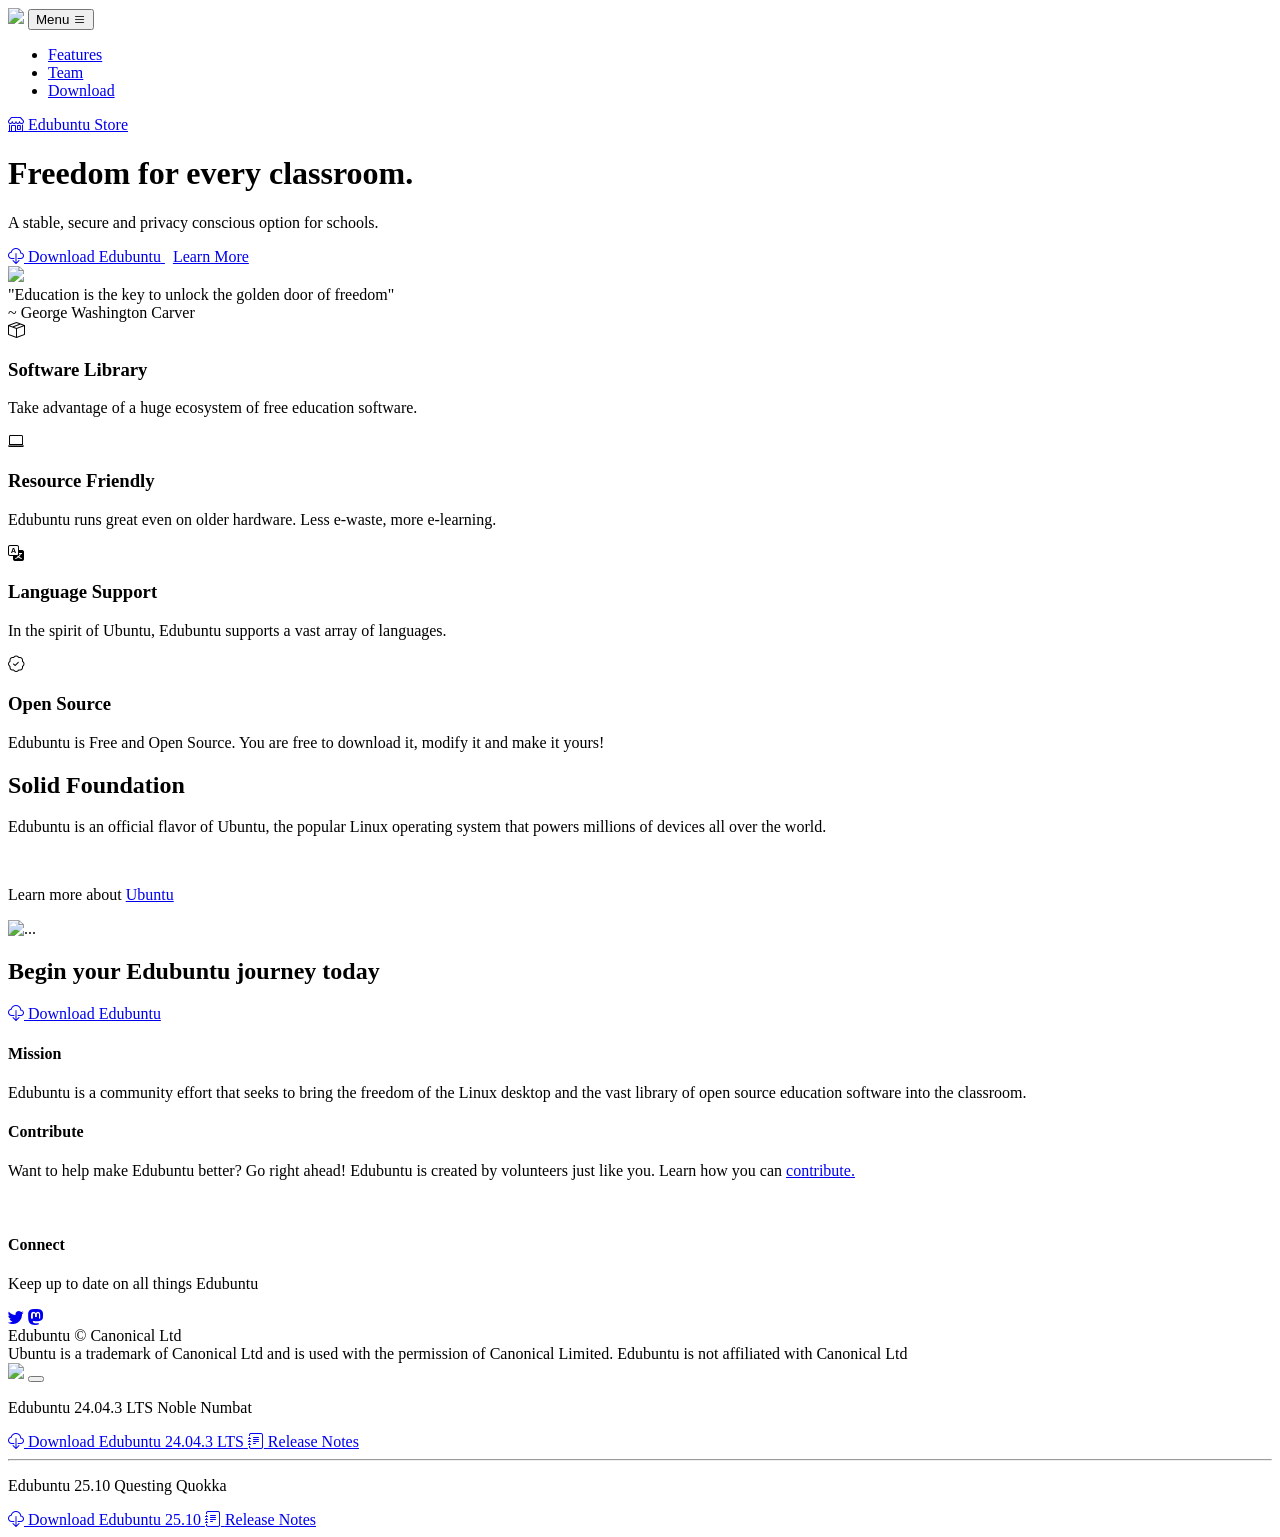
==== index.html @ 367d5405 "Update index.html for 25.10" ====
<!DOCTYPE html>
<html lang="en">
    <head>
        <meta charset="utf-8" />
        <meta name="viewport" content="width=device-width, initial-scale=1, shrink-to-fit=no" />
        <meta name="description" content="" />
        <meta name="author" content="" />
        <!-- Open Graph -->
        <meta property="og:type" content="website">
        <meta property="og:url" content="https://edubuntu.org/">
        <meta property="og:title" content="Edubuntu">
        <meta property="og:description" content="Edubuntu is an official flavor of Ubuntu for Education. It's purpose is for classrooms, students of all ages, and other educational communities!">
        <meta property="og:image" content="https://edubuntu.org/assets/img/edubuntu-meta.jpeg">
        <!-- Twitter -->
        <meta property="twitter:card" content="summary_large_image">
        <meta property="twitter:url" content="https://edubuntu.org/">
        <meta property="twitter:title" content="Edubuntu">
        <meta property="twitter:description" content="Edubuntu is an official flavor of Ubuntu for Education. It's purpose is for classrooms, students of all ages, and other educational communities!">
        <meta property="twitter:image" content="https://edubuntu.org/assets/img/edubuntu-meta.jpeg">
        <title>Edubuntu</title>
        <link rel="icon" type="image/x-icon" href="assets/favicon.ico" />
        <!-- Bootstrap icons-->
        <link href="https://cdn.jsdelivr.net/npm/bootstrap-icons@1.5.0/font/bootstrap-icons.css" rel="stylesheet" />
        <!-- Google fonts-->
        <link rel="preconnect" href="https://fonts.gstatic.com" />
        <link href="https://fonts.googleapis.com/css2?family=Newsreader:ital,wght@0,600;1,600&amp;display=swap" rel="stylesheet" />
        <link href="https://fonts.googleapis.com/css2?family=Mulish:ital,wght@0,300;0,500;0,600;0,700;1,300;1,500;1,600;1,700&amp;display=swap" rel="stylesheet" />
        <link href="https://fonts.googleapis.com/css2?family=Kanit:ital,wght@0,400;1,400&amp;display=swap" rel="stylesheet" />
        <link href="https://fonts.googleapis.com/css2?family=Ubuntu" rel="stylesheet" />
        <!-- Core theme CSS (includes Bootstrap)-->
        <link href="css/styles.css" rel="stylesheet" />
    </head>
    <body id="page-top">
        <!-- Navigation-->
        <nav class="navbar navbar-expand-lg navbar-light fixed-top shadow-sm" id="mainNav">
            <div class="container px-5">
                <a href="#page-top"><img class="navbar-brand" src="assets/img/edubuntu-logo.svg" width="160px"/></a>
                <button class="navbar-toggler" type="button" data-bs-toggle="collapse" data-bs-target="#navbarResponsive" aria-controls="navbarResponsive" aria-expanded="false" aria-label="Toggle navigation">
                    Menu
                    <i class="bi-list"></i>
                </button>
                <div class="collapse navbar-collapse" id="navbarResponsive">
                    <ul class="navbar-nav ms-auto me-4 my-3 my-lg-0">
                        <li class="nav-item"><a class="nav-link me-lg-3" href="#features">Features</a></li>
                        <li class="nav-item"><a class="nav-link me-lg-3" href="https://edubuntu.org/team.html">Team</a></li>
                        <li class="nav-item"><a class="nav-link me-lg-3" href="https://edubuntu.org/download.html">Download</a></li>
                        <!--  <li class="nav-item"><a class="nav-link me-lg-3" href="#features">Community</a></li> -->
                    </ul>
                    <a class="btn btn-primary rounded-pill px-3 mb-2 mb-lg-0" href="https://edubuntu.myspreadshop.com/" target="_blank">
                        <span class="d-flex align-items-center">
                            <i class="bi-shop me-2"></i>
                            <span class="small">Edubuntu Store</span>
                        </span>
                    </a>
                </div>
            </div>
        </nav>
        <!-- Mashead header-->
        <header class="masthead">
            <div class="container px-5">
                <div class="row gx-5 align-items-center">
                    <div class="col-lg-6">
                        <!-- Mashead text and app badges-->
                        <div class="mb-5 mb-lg-0 text-center text-lg-start">
                            <h1 class="display-1 lh-1 mb-3">Freedom for every classroom.</h1>
                            <p class="lead fw-normal text-muted mb-5">A stable, secure and privacy conscious option for schools.</p>
                            <div class="d-flex flex-column flex-lg-row align-items-center">
                                <a class="btn btn-primary px-3 mb-2 mb-lg-0" href="https://edubuntu.org/download.html">
                                  <span class="d-flex align-items-center">
                                    <i class="bi bi-cloud-download me-2"></i>
                                    <span class="small">Download Edubuntu</span>
                                  </span>
                               </a>
                                &nbsp;
                                <a class="btn btn-outline-primary px-3 mb-2 mb-lg-0" href="#features">
                                    <span class="d-flex align-items-center">
                                        <span class="small">Learn More</span>
                                    </span>
                                </a>
                            </div>
                        </div>
                    </div>
                    <div class="col-lg-6">
                        <!-- Masthead device mockup feature-->
                        <div class="masthead-device-mockup">
                            <img class="img-fluid" src="assets/img/edubuntu-laptop.png"/>
                        </div>
                    </div>
                </div>
            </div>
        </header>
        <!-- Quote/testimonial aside-->
        <aside class="text-center bg-gradient-primary-to-secondary">
            <div class="container px-5">
                <div class="row gx-5 justify-content-center">
                    <div class="col-xl-8">
                        <div class="h2 fs-1 text-white mb-4">"Education is the key to unlock the golden door of freedom"</div>
                        <div class="text-white">~ George Washington Carver</div>
                    </div>
                </div>
            </div>
        </aside>
        <!-- Features section-->
        <section id="features">
            <div class="container px-5">
                <div class="row gx-5 align-items-center">
                    <div class="col-lg-12 order-lg-1 mb-5 mb-lg-0">
                        <div class="container-fluid px-5">
                            <div class="row gx-5">
                                <div class="col-md-6 mb-5">
                                    <!-- Feature item-->
                                    <div class="text-center">
                                        <i class="bi-box-seam icon-feature text-edubuntu d-block mb-3"></i>
                                        <h3 class="font-alt">Software Library</h3>
                                        <p class="text-muted mb-0">Take advantage of a huge ecosystem of free education software.</p>
                                    </div>
                                </div>
                                <div class="col-md-6 mb-5">
                                    <!-- Feature item-->
                                    <div class="text-center">
                                        <i class="bi-laptop icon-feature text-edubuntu d-block mb-3"></i>
                                        <h3 class="font-alt">Resource Friendly</h3>
                                        <p class="text-muted mb-0">Edubuntu runs great even on older hardware. Less e-waste, more e-learning.</p>
                                    </div>
                                </div>
                            </div>
                            <div class="row">
                                <div class="col-md-6 mb-5 mb-md-0">
                                    <!-- Feature item-->
                                    <div class="text-center">
                                        <i class="bi-translate icon-feature text-edubuntu d-block mb-3"></i>
                                        <h3 class="font-alt">Language Support</h3>
                                        <p class="text-muted mb-0">In the spirit of Ubuntu, Edubuntu supports a vast array of languages.</p>
                                    </div>
                                </div>
                                <div class="col-md-6">
                                    <!-- Feature item-->
                                    <div class="text-center">
                                        <i class="bi-patch-check icon-feature text-edubuntu d-block mb-3"></i>
                                        <h3 class="font-alt">Open Source</h3>
                                        <p class="text-muted mb-0">Edubuntu is Free and Open Source. You are free to download it, modify it and make it yours!</p>
                                    </div>
                                </div>
                            </div>
                        </div>
                    </div>
                </div>
            </div>
        </section>
        <!-- Ubuntu section-->
        <section class="bg-light">
            <div class="container px-5">
                <div class="row gx-5 align-items-center justify-content-center justify-content-lg-between">
                    <div class="col-12 col-lg-8">
                        <h2 class="display-4 lh-1 mb-4">Solid Foundation</h2>
                        <p class="lead fw-normal text-muted mb-5 mb-lg-0">Edubuntu is an official flavor of Ubuntu, the popular Linux operating system that powers millions of devices all over the world.</p>
                        <br />
                        <p class="lead fw-normal text-muted mb-5 mb-lg-0">Learn more about <a href="https://ubuntu.com/">Ubuntu</a></p>
                    </div>
                    <div class="col-sm-4 col-md-4">
                        <div class="px-5 px-sm-0"><img class="img-fluid" src="assets/img/ubuntu-logo.png" alt="..." /></div>
                    </div>
                </div>
            </div>
        </section>
        <!-- Download section-->
        <section id="download">
          <div class="cta">
            <div class="cta-content">
                <div class="container px-5"> 
                    <h2 class="text-white display-4 lh-1 mb-2">
                        Begin your Edubuntu journey today
                    </h2>
                    <a class="btn btn-outline-light py-3 px-4 rounded-pill" href="https://edubuntu.org/download.html">
                      <span class="d-flex align-items-center">
                        <i class="bi bi-cloud-download me-2"></i>
                        <span class="small">Download Edubuntu</span>
                      </span>
                    </a>
                </div>
            </div>
          </div>
        </section>
        <!-- Community section-->
        <section class="bg-light">
            <div class="container px-5">
                <div class="row gx-5 align-items-top justify-content-center justify-content-lg-between">
                    <div class="col-md-4 mb-4">
                        <h4>Mission</h4>
                        <p class="fw-normal text-muted mb-4 mb-lg-0">Edubuntu is a community effort that seeks to bring the freedom of the Linux desktop and the vast library of open source education software into the classroom.</p>
                    </div>
                    <div class="col-md-4 mb-4">
                        <h4>Contribute</h4>
                        <p class="fw-normal text-muted mb-4 mb-lg-0">Want to help make Edubuntu better? Go right ahead! Edubuntu is created by volunteers just like you. Learn how you can <a href="https://ubuntu.com/community/contribute">contribute.</a></p>
                        <br />
                    </div>
                    <div class="col-md-4 mb-4">
                        <h4>Connect</h4>
                        <p class="fw-normal text-muted mb-lg-0">Keep up to date on all things Edubuntu</p>
                        <a href="https://twitter.com/edubuntuproject"><i class="bi-twitter icon-feature text-edubuntu"></i></a>
                        <a href="https://ubuntu.social/@edubuntu"><i class="bi-mastodon icon-feature text-edubuntu"></i></a>
                        <br />
                    </div>
                </div>
            </div>
        </section>
        <!-- Footer-->
        <footer class="bg-black text-center py-5">
            <div class="container px-5">
                <div class="text-white-50 small">
                    <div class="mb-2">Edubuntu &copy; Canonical Ltd</div>
                    <span class="mx-1">Ubuntu is a trademark of Canonical Ltd and is used with the permission of Canonical Limited. Edubuntu is not affiliated with Canonical Ltd</span>
                </div>
            </div>
        </footer>
        <!-- Download Modal-->
        <div class="modal fade" id="downloadModal" tabindex="-1" aria-labelledby="downloadModalLabel" aria-hidden="true">
            <div class="modal-dialog modal-dialog-centered">
                <div class="modal-content">
                    <div class="modal-header bg-edubuntu-solid p-4">
                        <img src="assets/img/edubuntu-banner-white.svg" width="160px"/>
                        <button class="btn-close btn-close-white" type="button" data-bs-dismiss="modal" aria-label="Close"></button>
                    </div>
                    <div class="modal-body border-0 p-4">
                        <p>Edubuntu 24.04.3 LTS Noble Numbat</p>
                        <a class="btn btn-primary px-3 mb-2 mb-lg-0" href="https://cdimages.ubuntu.com/edubuntu/releases/24.04.3/release">
                            <span class="d-flex align-items-center">
                                <i class="bi bi-cloud-download me-2"></i>
                                <span class="small">Download Edubuntu 24.04.3 LTS</span>
                            </span>
                        </a>
                        <a class="btn btn-outline-primary px-3 mb-2 mb-lg-0" target="_blank" href="https://discourse.ubuntu.com/t/edubuntu-24-04-lts-released/44455">
                            <span class="d-flex align-items-center">
                                <i class="bi bi-journal-text me-2"></i>
                                <span class="small">Release Notes</span>
                            </span>
                        </a>
                        <hr>
                        <p>Edubuntu 25.10 Questing Quokka</p>
                        <a class="btn btn-primary px-3 mb-2 mb-lg-0" href="https://cdimages.ubuntu.com/edubuntu/releases/25.10/release">
                            <span class="d-flex align-items-center">
                                <i class="bi bi-cloud-download me-2"></i>
                                <span class="small">Download Edubuntu 25.10</span>
                            </span>
                        </a>
                        <a class="btn btn-outline-primary px-3 mb-2 mb-lg-0" target="_blank" href="https://discourse.ubuntu.com/t/edubuntu-25-10-released/">
                            <span class="d-flex align-items-center">
                                <i class="bi bi-journal-text me-2"></i>
                                <span class="small">Release Notes</span>
                            </span>
                        </a>


                    </div>
                </div>
            </div>
        </div>
        <!-- Bootstrap core JS-->
        <script src="https://cdn.jsdelivr.net/npm/bootstrap@5.2.3/dist/js/bootstrap.bundle.min.js"></script>
        <!-- Core theme JS-->
        <script src="js/scripts.js"></script>
    </body>
</html>
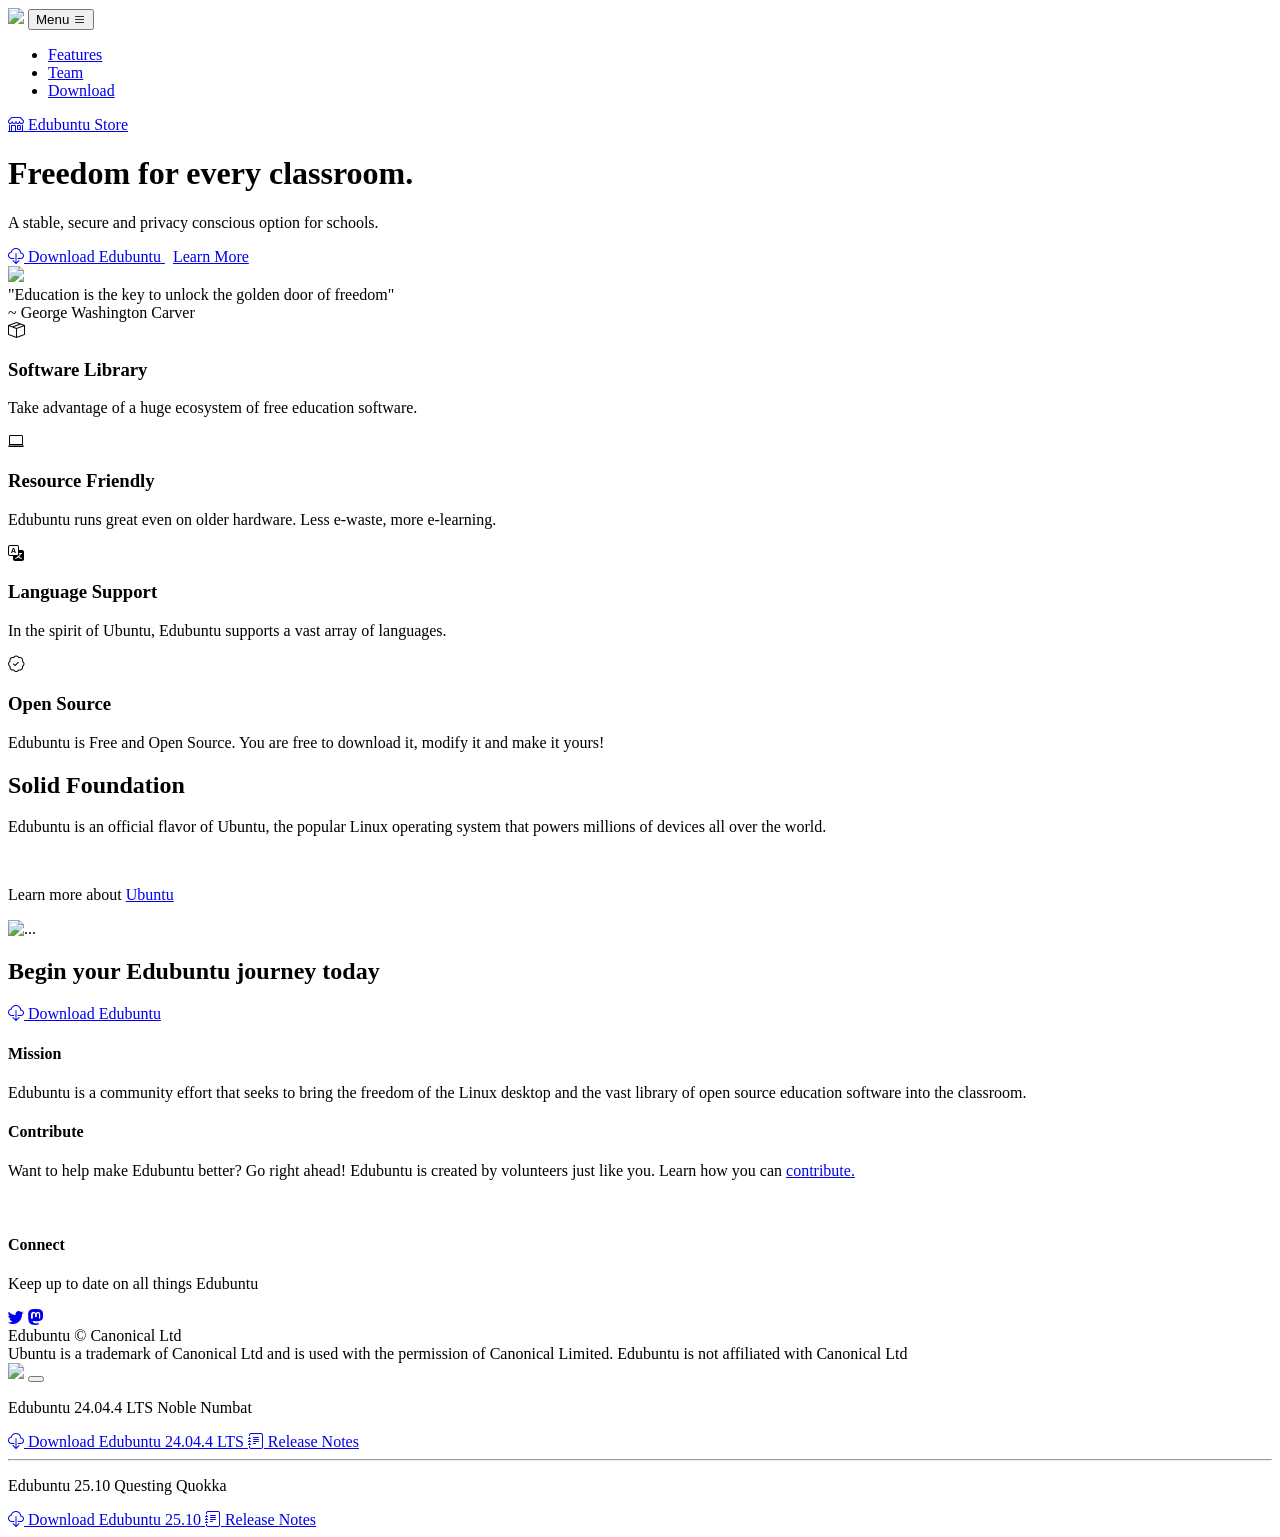
==== commit af75ad0f: "Update Edubuntu version to 24.04.4 LTS" ====
--- a/index.html
+++ b/index.html
@@ -222,11 +222,11 @@
                         <button class="btn-close btn-close-white" type="button" data-bs-dismiss="modal" aria-label="Close"></button>
                     </div>
                     <div class="modal-body border-0 p-4">
-                        <p>Edubuntu 24.04.3 LTS Noble Numbat</p>
-                        <a class="btn btn-primary px-3 mb-2 mb-lg-0" href="https://cdimages.ubuntu.com/edubuntu/releases/24.04.3/release">
+                        <p>Edubuntu 24.04.4 LTS Noble Numbat</p>
+                        <a class="btn btn-primary px-3 mb-2 mb-lg-0" href="https://cdimages.ubuntu.com/edubuntu/releases/24.04.4/release">
                             <span class="d-flex align-items-center">
                                 <i class="bi bi-cloud-download me-2"></i>
-                                <span class="small">Download Edubuntu 24.04.3 LTS</span>
+                                <span class="small">Download Edubuntu 24.04.4 LTS</span>
                             </span>
                         </a>
                         <a class="btn btn-outline-primary px-3 mb-2 mb-lg-0" target="_blank" href="https://discourse.ubuntu.com/t/edubuntu-24-04-lts-released/44455">
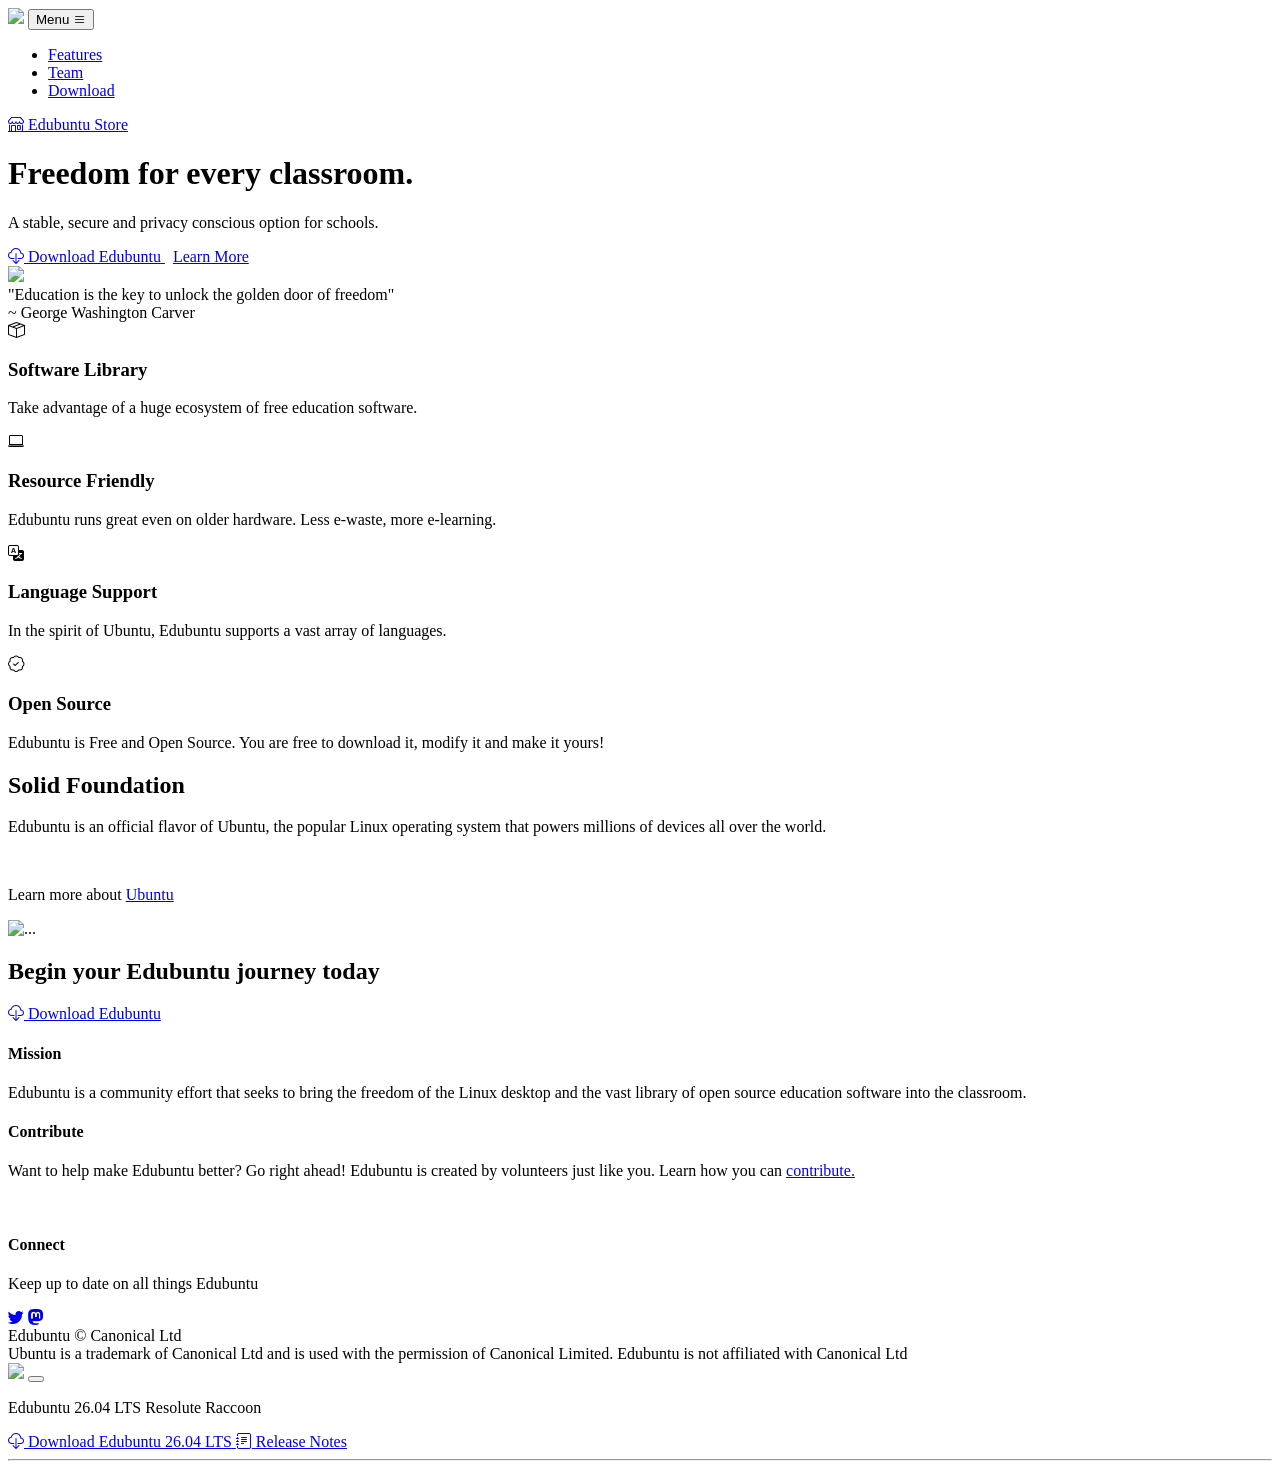
==== commit 9490f84b: "Update download links and descriptions for Edubuntu 26.04 LTS Co-authored-by: Copilot <copilot@githu" ====
--- a/index.html
+++ b/index.html
@@ -222,11 +222,11 @@
                         <button class="btn-close btn-close-white" type="button" data-bs-dismiss="modal" aria-label="Close"></button>
                     </div>
                     <div class="modal-body border-0 p-4">
-                        <p>Edubuntu 24.04.4 LTS Noble Numbat</p>
-                        <a class="btn btn-primary px-3 mb-2 mb-lg-0" href="https://cdimages.ubuntu.com/edubuntu/releases/24.04.4/release">
+                        <p>Edubuntu 26.04 LTS Resolute Raccoon</p>
+                        <a class="btn btn-primary px-3 mb-2 mb-lg-0" href="https://cdimages.ubuntu.com/edubuntu/releases/26.04/release">
                             <span class="d-flex align-items-center">
                                 <i class="bi bi-cloud-download me-2"></i>
-                                <span class="small">Download Edubuntu 24.04.4 LTS</span>
+                                <span class="small">Download Edubuntu 26.04 LTS</span>
                             </span>
                         </a>
                         <a class="btn btn-outline-primary px-3 mb-2 mb-lg-0" target="_blank" href="https://discourse.ubuntu.com/t/edubuntu-24-04-lts-released/44455">
@@ -236,20 +236,21 @@
                             </span>
                         </a>
                         <hr>
-                        <p>Edubuntu 25.10 Questing Quokka</p>
-                        <a class="btn btn-primary px-3 mb-2 mb-lg-0" href="https://cdimages.ubuntu.com/edubuntu/releases/25.10/release">
+                        <!-- Future release
+                        <p>Edubuntu 26.10 Questing Quokka</p>
+                        <a class="btn btn-primary px-3 mb-2 mb-lg-0" href="https://cdimages.ubuntu.com/edubuntu/releases/26.10/release">
                             <span class="d-flex align-items-center">
                                 <i class="bi bi-cloud-download me-2"></i>
-                                <span class="small">Download Edubuntu 25.10</span>
-                            </span>
-                        </a>
-                        <a class="btn btn-outline-primary px-3 mb-2 mb-lg-0" target="_blank" href="https://discourse.ubuntu.com/t/edubuntu-25-10-released/">
+                                <span class="small">Download Edubuntu 26.10</span>
+                            </span>
+                        </a>
+                            <a class="btn btn-outline-primary px-3 mb-2 mb-lg-0" target="_blank" href="https://discourse.ubuntu.com/t/edubuntu-26-10-released/">
                             <span class="d-flex align-items-center">
                                 <i class="bi bi-journal-text me-2"></i>
                                 <span class="small">Release Notes</span>
                             </span>
                         </a>
-
+                    -->
 
                     </div>
                 </div>
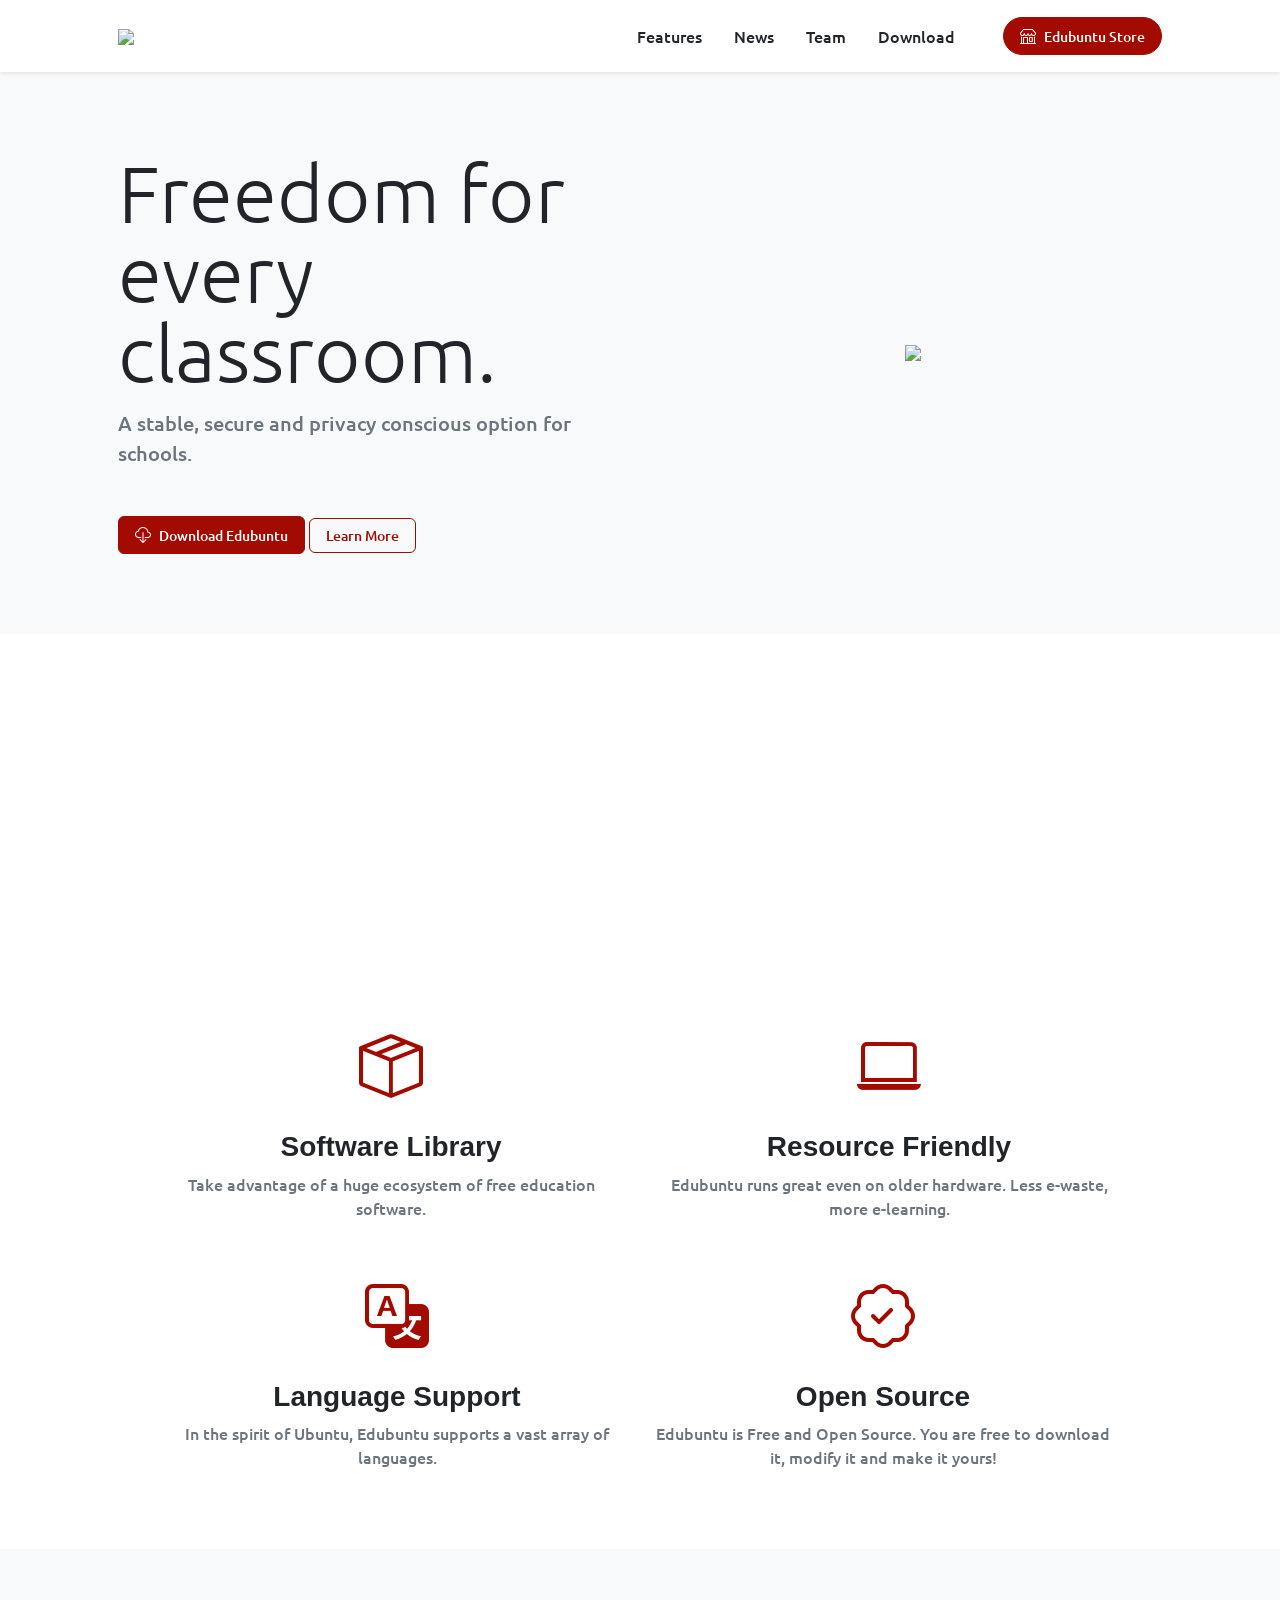
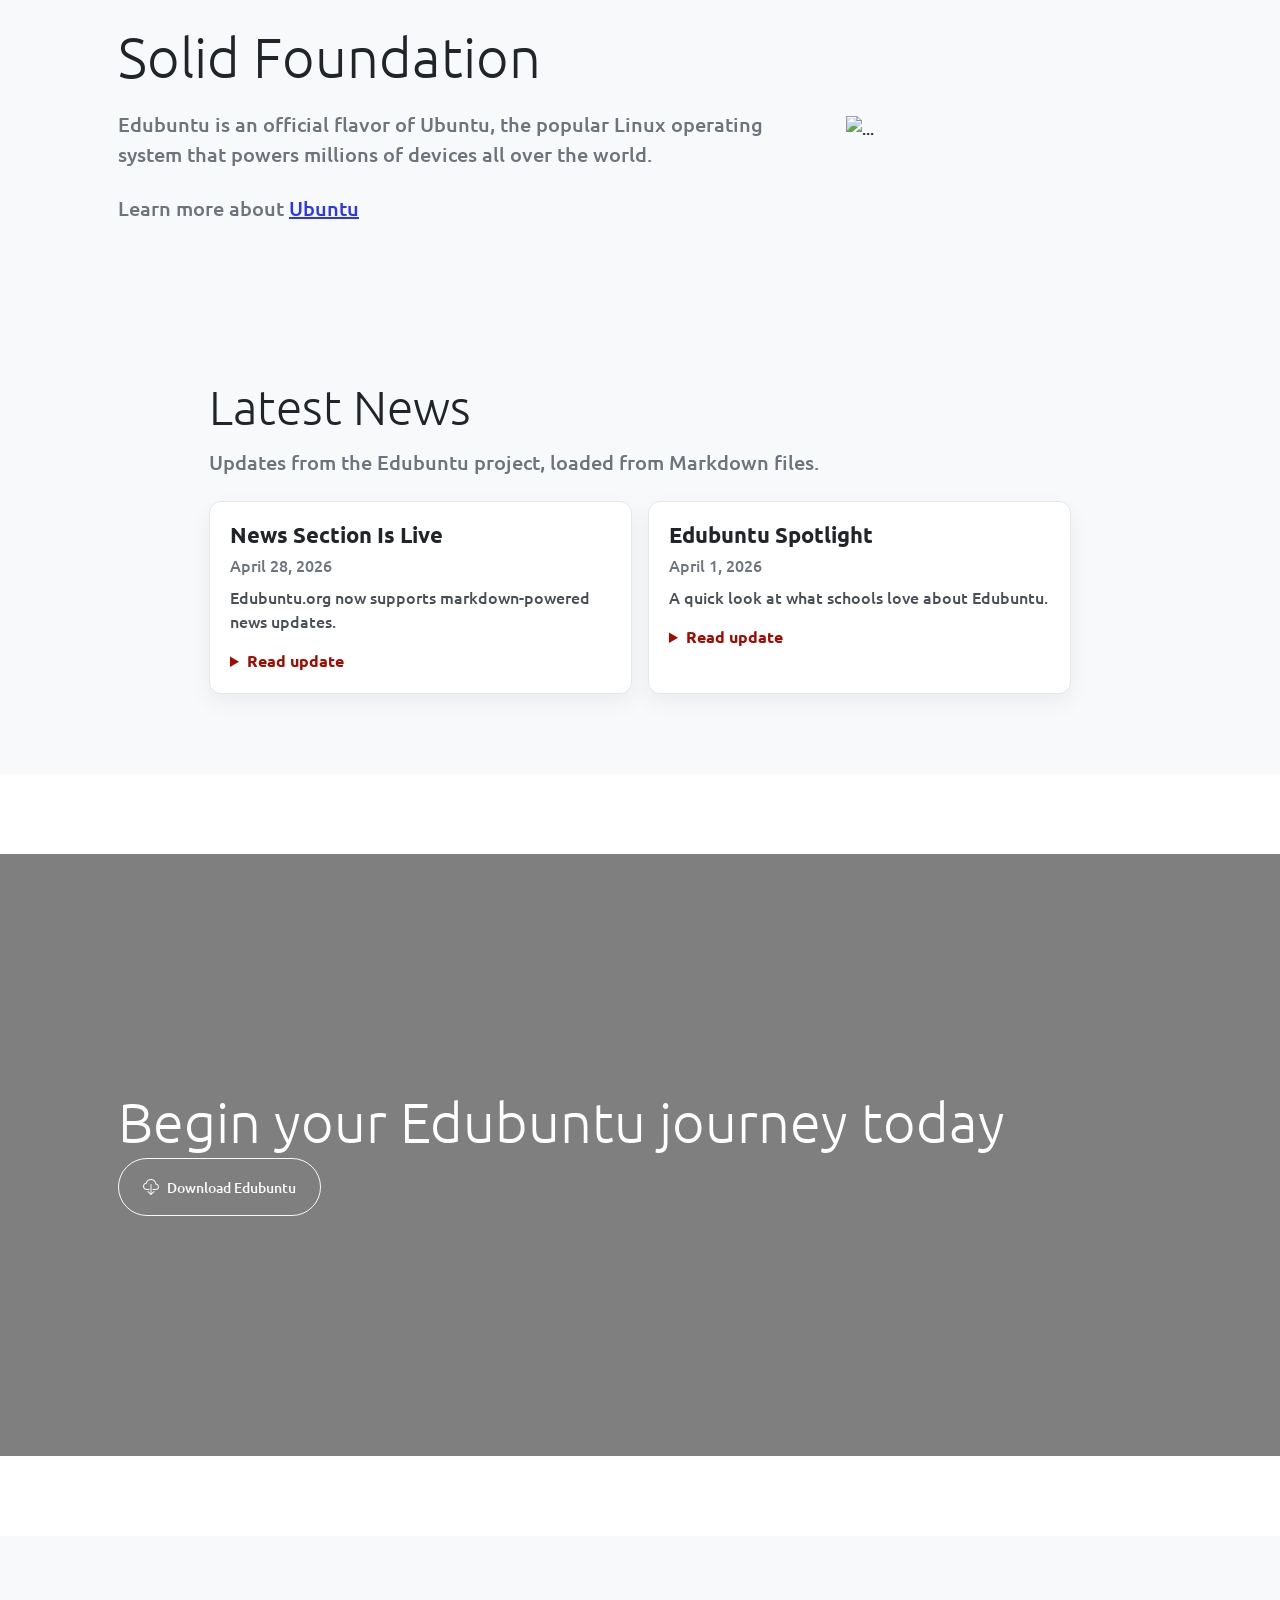
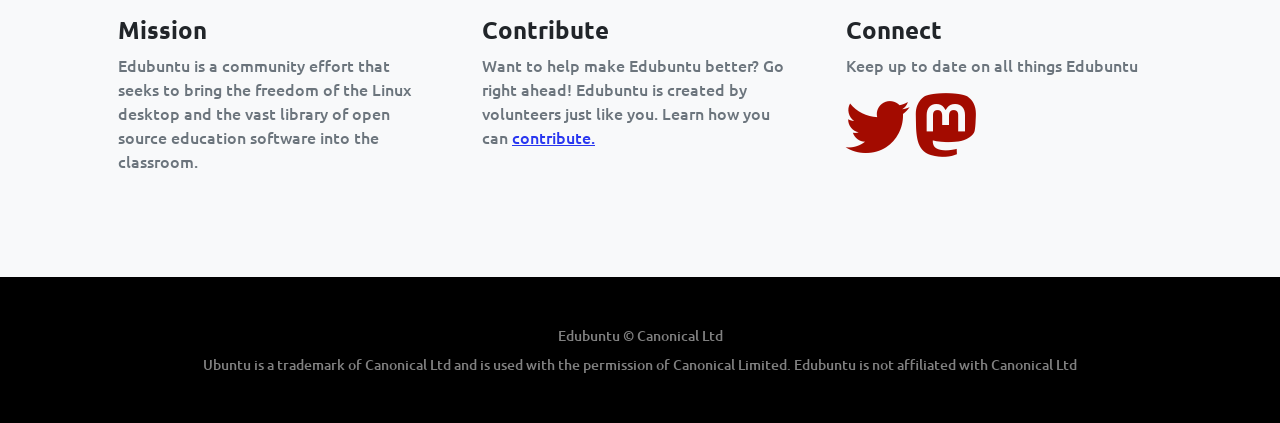
==== commit 5535d57c: "Add news section with markdown support and initial posts" ====
--- a/index.html
+++ b/index.html
@@ -42,6 +42,7 @@
                 <div class="collapse navbar-collapse" id="navbarResponsive">
                     <ul class="navbar-nav ms-auto me-4 my-3 my-lg-0">
                         <li class="nav-item"><a class="nav-link me-lg-3" href="#features">Features</a></li>
+                        <li class="nav-item"><a class="nav-link me-lg-3" href="#news">News</a></li>
                         <li class="nav-item"><a class="nav-link me-lg-3" href="https://edubuntu.org/team.html">Team</a></li>
                         <li class="nav-item"><a class="nav-link me-lg-3" href="https://edubuntu.org/download.html">Download</a></li>
                         <!--  <li class="nav-item"><a class="nav-link me-lg-3" href="#features">Community</a></li> -->
@@ -163,6 +164,19 @@
                 </div>
             </div>
         </section>
+        <!-- News section-->
+        <section id="news" class="news-section">
+            <div class="container px-5">
+                <div class="row gx-5 justify-content-center">
+                    <div class="col-lg-10">
+                        <h2 class="display-5 lh-1 mb-3">Latest News</h2>
+                        <p class="lead fw-normal text-muted mb-4">Updates from the Edubuntu project, loaded from Markdown files.</p>
+                        <div id="news-loading" class="news-status text-muted">Loading news...</div>
+                        <div id="news-list" class="news-list" aria-live="polite"></div>
+                    </div>
+                </div>
+            </div>
+        </section>
         <!-- Download section-->
         <section id="download">
           <div class="cta">
@@ -229,7 +243,7 @@
                                 <span class="small">Download Edubuntu 26.04 LTS</span>
                             </span>
                         </a>
-                        <a class="btn btn-outline-primary px-3 mb-2 mb-lg-0" target="_blank" href="https://discourse.ubuntu.com/t/edubuntu-24-04-lts-released/44455">
+                        <a class="btn btn-outline-primary px-3 mb-2 mb-lg-0" target="_blank" href="https://discourse.ubuntu.com/t/edubuntu-24-04-lts-released">
                             <span class="d-flex align-items-center">
                                 <i class="bi bi-journal-text me-2"></i>
                                 <span class="small">Release Notes</span>
@@ -258,6 +272,7 @@
         </div>
         <!-- Bootstrap core JS-->
         <script src="https://cdn.jsdelivr.net/npm/bootstrap@5.2.3/dist/js/bootstrap.bundle.min.js"></script>
+        <script src="https://cdn.jsdelivr.net/npm/marked/marked.min.js"></script>
         <!-- Core theme JS-->
         <script src="js/scripts.js"></script>
     </body>
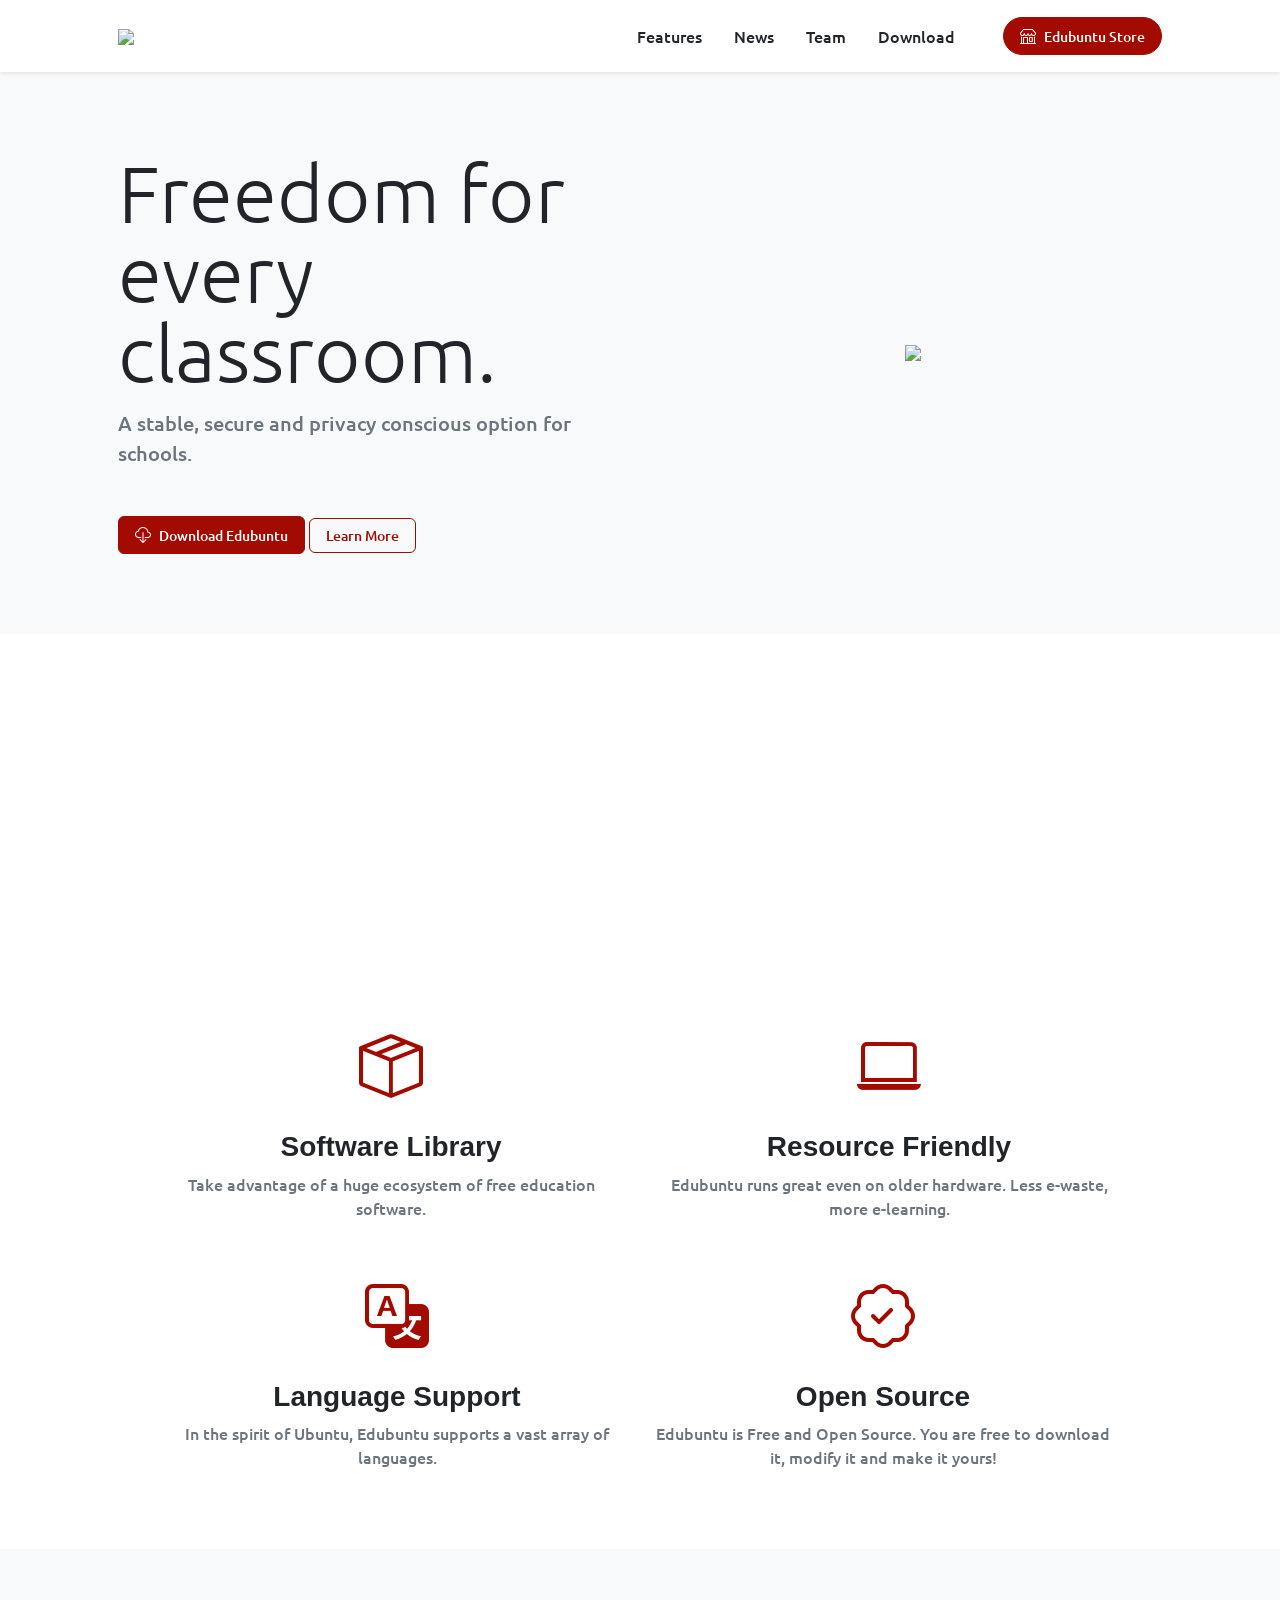
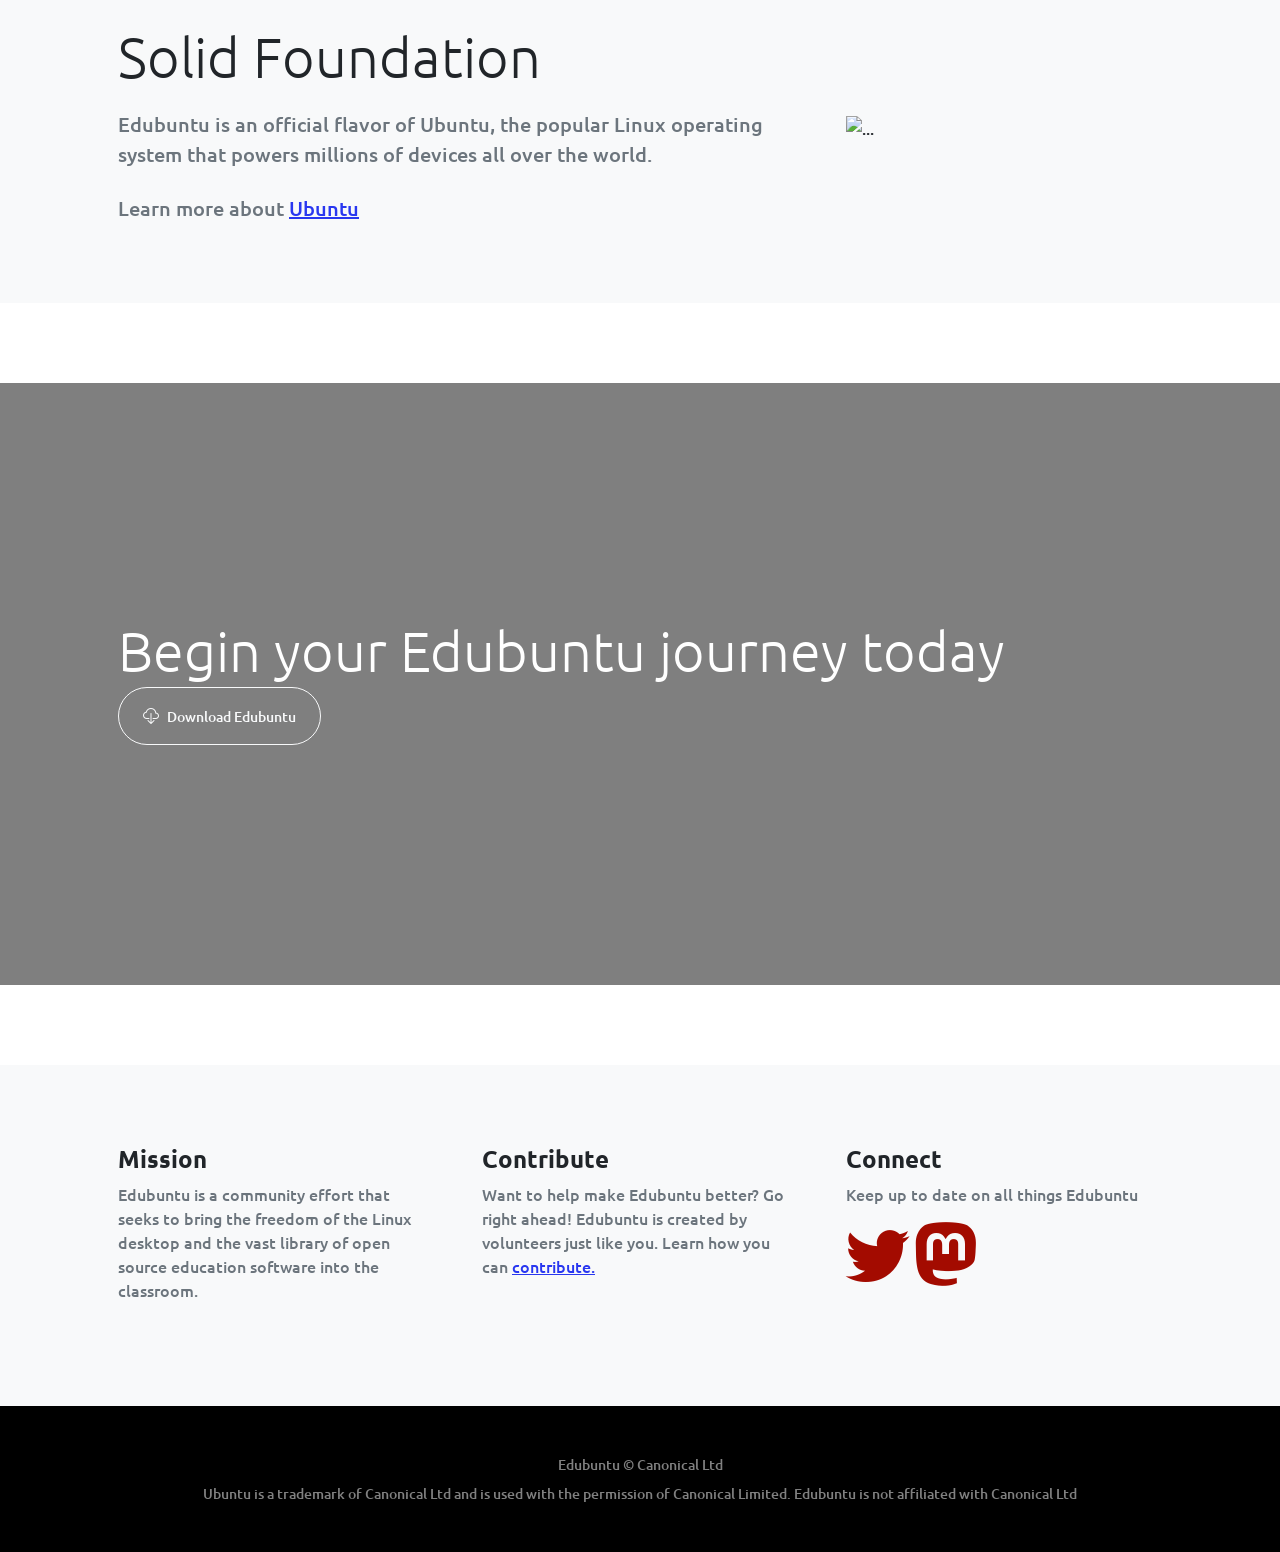
==== commit 3878de1b: "Add news page and update navigation links to support markdown posts Co-authored-by: Copilot <copilot" ====
--- a/index.html
+++ b/index.html
@@ -42,7 +42,7 @@
                 <div class="collapse navbar-collapse" id="navbarResponsive">
                     <ul class="navbar-nav ms-auto me-4 my-3 my-lg-0">
                         <li class="nav-item"><a class="nav-link me-lg-3" href="#features">Features</a></li>
-                        <li class="nav-item"><a class="nav-link me-lg-3" href="#news">News</a></li>
+                        <li class="nav-item"><a class="nav-link me-lg-3" href="https://edubuntu.org/news.html">News</a></li>
                         <li class="nav-item"><a class="nav-link me-lg-3" href="https://edubuntu.org/team.html">Team</a></li>
                         <li class="nav-item"><a class="nav-link me-lg-3" href="https://edubuntu.org/download.html">Download</a></li>
                         <!--  <li class="nav-item"><a class="nav-link me-lg-3" href="#features">Community</a></li> -->
@@ -164,19 +164,6 @@
                 </div>
             </div>
         </section>
-        <!-- News section-->
-        <section id="news" class="news-section">
-            <div class="container px-5">
-                <div class="row gx-5 justify-content-center">
-                    <div class="col-lg-10">
-                        <h2 class="display-5 lh-1 mb-3">Latest News</h2>
-                        <p class="lead fw-normal text-muted mb-4">Updates from the Edubuntu project, loaded from Markdown files.</p>
-                        <div id="news-loading" class="news-status text-muted">Loading news...</div>
-                        <div id="news-list" class="news-list" aria-live="polite"></div>
-                    </div>
-                </div>
-            </div>
-        </section>
         <!-- Download section-->
         <section id="download">
           <div class="cta">
@@ -272,7 +259,6 @@
         </div>
         <!-- Bootstrap core JS-->
         <script src="https://cdn.jsdelivr.net/npm/bootstrap@5.2.3/dist/js/bootstrap.bundle.min.js"></script>
-        <script src="https://cdn.jsdelivr.net/npm/marked/marked.min.js"></script>
         <!-- Core theme JS-->
         <script src="js/scripts.js"></script>
     </body>
